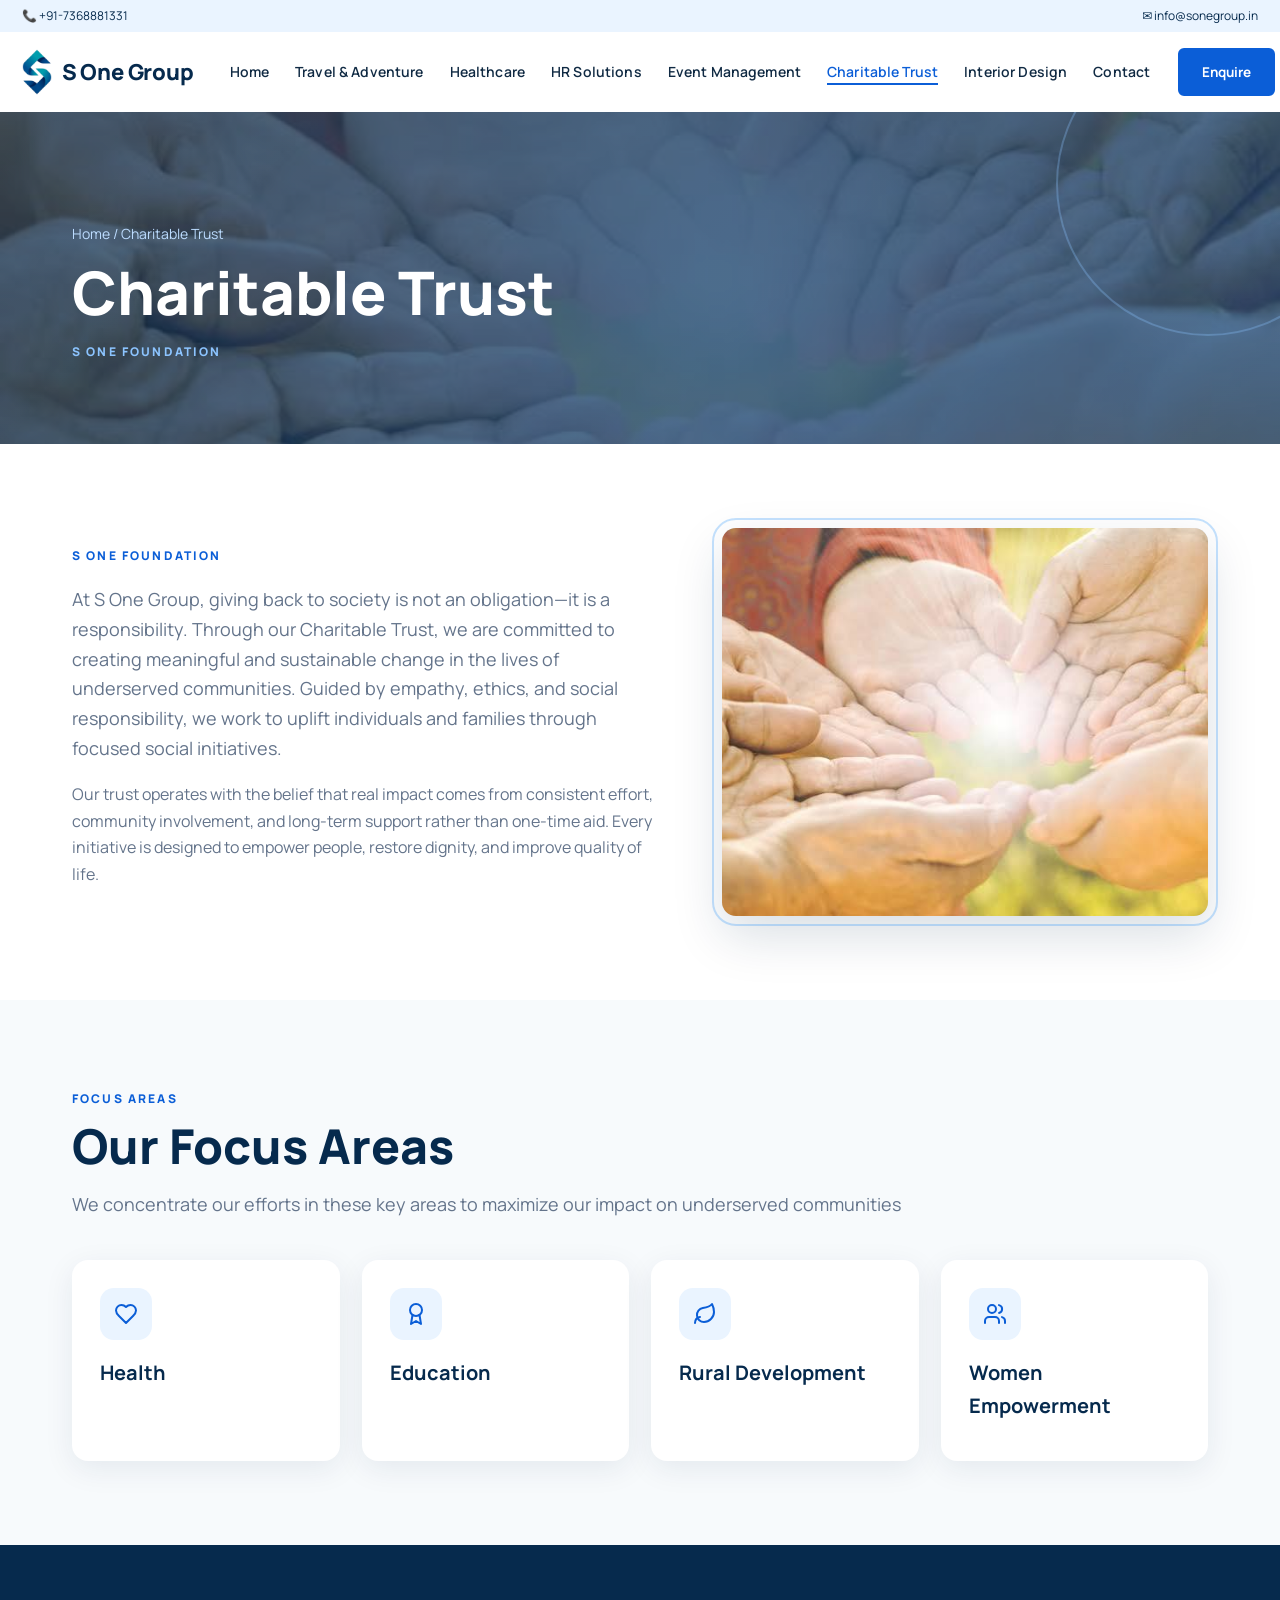
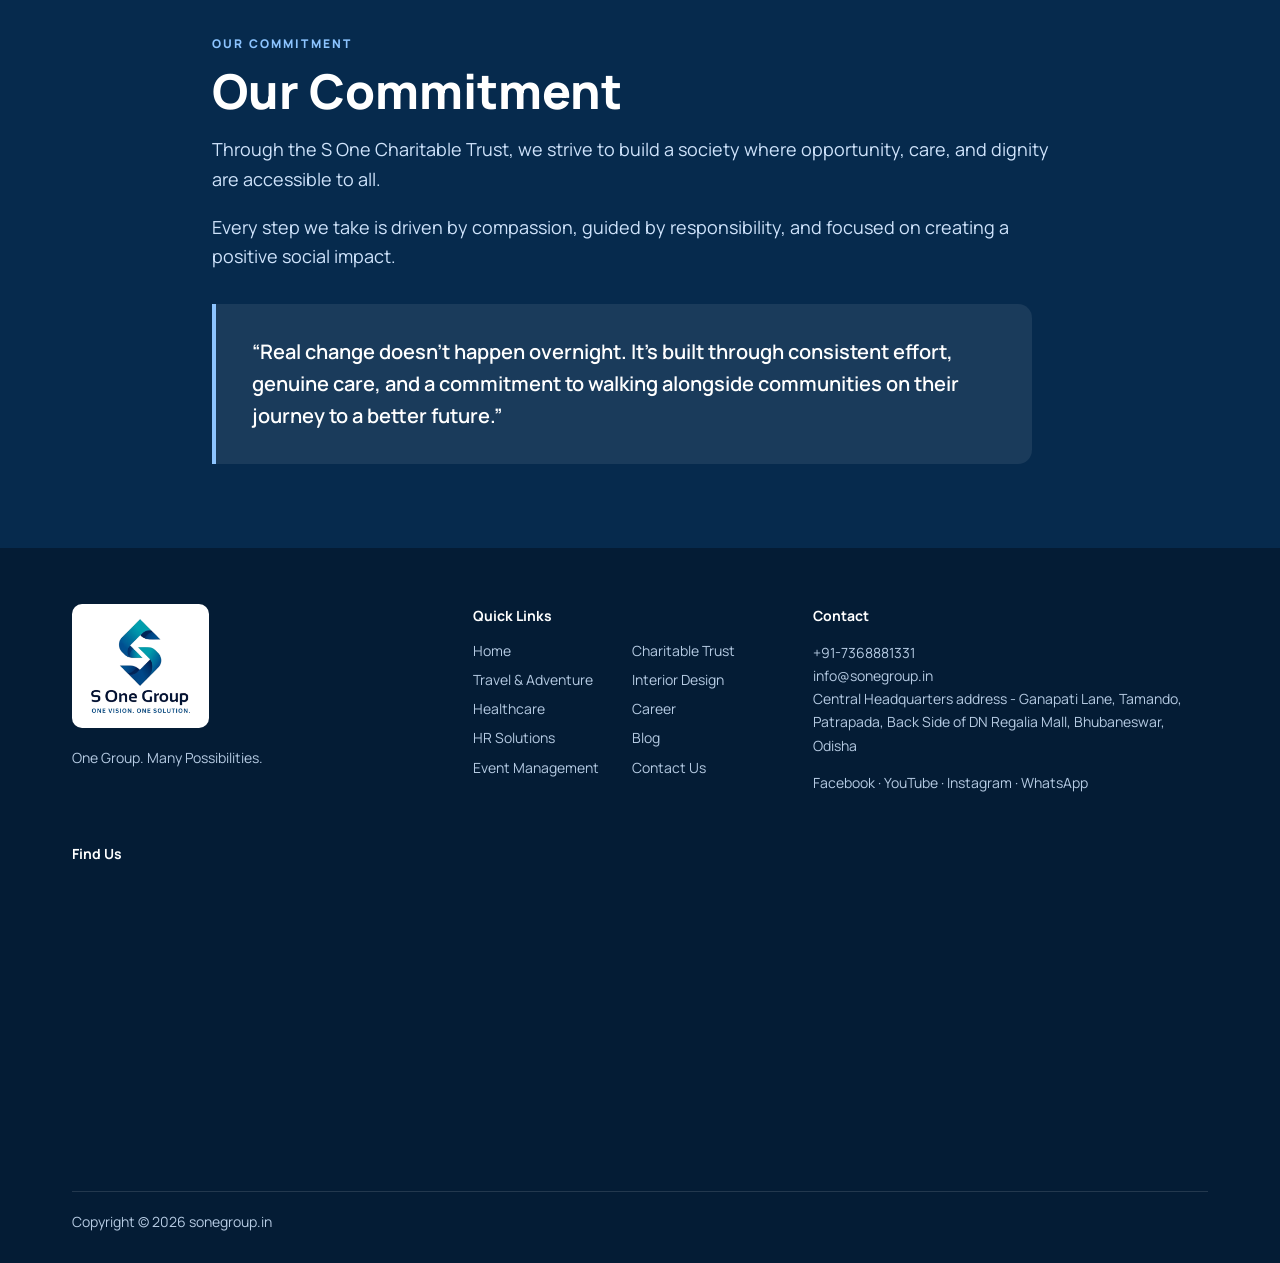
==== charitable-trust.html @ 2f1f7991 "Initial commit" ====
<!DOCTYPE html>
<html lang="en"><head><meta charset="utf-8"><meta name="viewport" content="width=device-width, initial-scale=1, viewport-fit=cover">
<title>Charitable Trust — S One Group</title>
<link href="https://fonts.googleapis.com/css2?family=Manrope:wght@400;600;800&display=swap" rel="stylesheet">
<link rel="stylesheet" href="style.css"><link rel="stylesheet" href="pages.css"></head><body>
<main>
<section class="pb" style="--bg:url('charity.jpg')"><div class="wrap"><p class="crumb"><a href="index.html">Home</a> / Charitable Trust</p><h1>Charitable Trust</h1><span class="lab" style="color:#8cc4ff">S ONE FOUNDATION</span></div></section>
<section class="sec"><div class="wrap two"><div class="rv"><span class="lab">S ONE FOUNDATION</span><p class="lead">At S One Group, giving back to society is not an obligation—it is a responsibility. Through our Charitable Trust, we are committed to creating meaningful and sustainable change in the lives of underserved communities. Guided by empathy, ethics, and social responsibility, we work to uplift individuals and families through focused social initiatives.</p><p style="color:var(--muted)">Our trust operates with the belief that real impact comes from consistent effort, community involvement, and long-term support rather than one-time aid. Every initiative is designed to empower people, restore dignity, and improve quality of life.</p></div><div class="imgbox rv" style="aspect-ratio:5/4"><img src="charity.jpg" alt="S One Foundation" loading="lazy" onerror="this.remove()"></div></div></section><section class="sec alt"><div class="wrap"><span class="lab">FOCUS AREAS</span><h2 class="rv">Our Focus Areas</h2><p class="lead rv">We concentrate our efforts in these key areas to maximize our impact on underserved communities</p><div class="g4"><div class="box rv"><i data-i="heart"></i><h3>Health</h3></div><div class="box rv"><i data-i="award"></i><h3>Education</h3></div><div class="box rv"><i data-i="leaf"></i><h3>Rural Development</h3></div><div class="box rv"><i data-i="users"></i><h3>Women Empowerment</h3></div></div></div></section><section class="sec dk"><div class="wrap" style="max-width:900px"><span class="lab">OUR COMMITMENT</span><h2 class="rv">Our Commitment</h2><p class="rv" style="font-size:18px;color:#cfe3fb">Through the S One Charitable Trust, we strive to build a society where opportunity, care, and dignity are accessible to all.</p><p class="rv" style="font-size:18px;color:#cfe3fb">Every step we take is driven by compassion, guided by responsibility, and focused on creating a positive social impact.</p><blockquote class="quote rv" style="margin-left:0">“Real change doesn’t happen overnight. It’s built through consistent effort, genuine care, and a commitment to walking alongside communities on their journey to a better future.”</blockquote></div></section><section class="sec"><div class="wrap"><span class="lab">GALLERY</span><h2 class="rv">Our Gallery</h2><div class="gal" data-gallery><figure class="rv"><div class="imgbox"><img src="charity-gallery-1.jpg" alt="Charitable Trust gallery 1" loading="lazy" onerror="this.closest('figure').remove()"></div></figure><figure class="rv"><div class="imgbox"><img src="charity-gallery-2.jpg" alt="Charitable Trust gallery 2" loading="lazy" onerror="this.closest('figure').remove()"></div></figure><figure class="rv"><div class="imgbox"><img src="charity-gallery-3.jpg" alt="Charitable Trust gallery 3" loading="lazy" onerror="this.closest('figure').remove()"></div></figure><figure class="rv"><div class="imgbox"><img src="charity-gallery-4.jpg" alt="Charitable Trust gallery 4" loading="lazy" onerror="this.closest('figure').remove()"></div></figure><figure class="rv"><div class="imgbox"><img src="charity-gallery-5.jpg" alt="Charitable Trust gallery 5" loading="lazy" onerror="this.closest('figure').remove()"></div></figure><figure class="rv"><div class="imgbox"><img src="charity-gallery-6.jpg" alt="Charitable Trust gallery 6" loading="lazy" onerror="this.closest('figure').remove()"></div></figure></div></div></section>
</main>
<script src="pages.js"></script></body></html>
---- style.css ----
:root{--navy:#062A4D;--royal:#0B5ED7;--bright:#1687F8;--sky:#EAF4FF;--off:#F7FAFC;--text:#102A43;--muted:#64748B;--bg:#fff;box-sizing:border-box;padding-top:env(safe-area-inset-top,0px);padding-bottom:env(safe-area-inset-bottom,0px)}
html{scroll-behavior:smooth;scroll-padding-top:110px}
*{box-sizing:border-box}body{margin:0;background:#fff;color:var(--text);font-family:Manrope,Inter,system-ui,sans-serif;line-height:1.65;overflow-x:hidden}
a{color:inherit;text-decoration:none}
.wrap{max-width:1180px;margin:0 auto;padding:0 22px}
#load{position:fixed;inset:0;background:#fff;z-index:99;display:grid;place-items:center;transition:opacity .6s}
#load .ring{width:120px;height:120px;border:2px solid var(--sky);border-top-color:var(--royal);border-radius:50%;animation:sp 1.2s linear infinite;display:grid;place-items:center}
#load b{position:absolute;font-weight:800;color:var(--navy);letter-spacing:.04em}
@keyframes sp{to{transform:rotate(360deg)}}
#prog{position:fixed;top:0;left:0;height:3px;background:var(--bright);width:0;z-index:60}
.util{background:var(--sky);font-size:12px;color:var(--navy)}.util .wrap{display:flex;justify-content:space-between;padding-top:6px;padding-bottom:6px}
header{position:sticky;top:0;z-index:50;background:#fff;transition:.3s}
header.s{box-shadow:0 4px 20px rgba(6,42,77,.1);background:rgba(255,255,255,.85);backdrop-filter:blur(10px)}
nav{display:flex;align-items:center;justify-content:space-between;padding:16px 22px;max-width:1180px;margin:0 auto;transition:.3s}header.s nav{padding:9px 22px}
.logo{display:flex;align-items:center;gap:10px;font-weight:800;font-size:22px;color:var(--navy)}.logo .lm{height:46px;width:auto;transition:height .3s}header.s .logo .lm{height:36px}.logo .lt{color:var(--navy);letter-spacing:-.01em}.plate{display:inline-block;background:#fff;border-radius:10px;padding:14px 18px}.plate img{height:96px;width:auto;display:block}.ll{position:absolute;height:64px;width:auto}
nav ul{display:flex;gap:22px;list-style:none;margin:0;padding:0;font-size:14px;font-weight:600}
nav ul a{position:relative;padding:4px 0}nav ul a:after{content:"";position:absolute;left:0;bottom:0;height:2px;width:0;background:var(--royal);transition:.3s}nav ul a:hover:after{width:100%}
.btn{display:inline-block;padding:13px 24px;border-radius:6px;font-weight:700;font-size:14px;border:2px solid var(--royal);transition:.25s;cursor:pointer;font-family:inherit}
.btn.p{background:var(--royal);color:#fff}.btn.s{background:#fff;color:var(--royal)}
.btn:hover{transform:translateY(-3px);box-shadow:0 10px 24px rgba(11,94,215,.3)}
:focus-visible{outline:3px solid var(--bright);outline-offset:3px}
#burger{display:none;background:none;border:0;font-size:26px;color:var(--navy)}
.hero{position:relative;min-height:88vh;display:grid;align-items:center;background:linear-gradient(180deg,#fff,var(--sky));overflow:hidden}
#c{position:absolute;right:0;top:0;width:58%;height:100%}
.hero .wrap{position:relative;z-index:2;width:100%}
.hero h1{font-size:clamp(40px,6.2vw,76px);line-height:1.04;margin:10px 0 18px;color:var(--navy);font-weight:800;max-width:640px}
.hero h1 em{font-style:normal;color:var(--royal)}
.hero p{max-width:480px;color:var(--muted);font-size:18px}
.lab{font-size:12px;letter-spacing:.18em;font-weight:800;color:var(--royal)}
.imgbox{position:relative;border-radius:14px;overflow:hidden;background:linear-gradient(135deg,var(--sky),#cfe4ff);aspect-ratio:4/3;box-shadow:0 20px 50px rgba(6,42,77,.15);outline:2px solid rgba(22,135,248,.25);outline-offset:8px}
.imgbox img{width:100%;height:100%;object-fit:cover;transition:transform .8s}.imgbox:hover img{transform:scale(1.06)}
.imgbox small{position:absolute;left:12px;bottom:10px;font-size:11px;color:var(--royal);font-weight:700}
.heroimg{max-width:300px;margin-top:34px}
section{padding:96px 0}
h2{font-size:clamp(30px,4vw,48px);line-height:1.12;color:var(--navy);margin:8px 0 14px;font-weight:800}
.rv{opacity:0;transform:translateY(34px);transition:.9s cubic-bezier(.2,.7,.2,1)}.rv.in{opacity:1;transform:none}
.grid{display:grid;grid-template-columns:repeat(3,1fr);gap:26px;margin-top:44px}
.card{background:#fff;border-radius:14px;overflow:hidden;box-shadow:0 8px 30px rgba(6,42,77,.08);transition:.35s;border-bottom:3px solid transparent}
.card:hover{transform:translateY(-10px) perspective(800px) rotateX(2deg);box-shadow:0 24px 50px rgba(11,94,215,.2);border-color:var(--bright)}
.card .imgbox{border-radius:0;box-shadow:none;outline:0;aspect-ratio:16/10}
.card div.t{padding:20px 22px 24px}.card h3{margin:0 0 6px;color:var(--navy);font-size:20px}.card p{margin:0;color:var(--muted);font-size:15px}
.mv{display:grid;grid-template-columns:1fr 1fr}.mv>div{padding:80px 8vw}
.mv .m{background:var(--sky)}.mv .v{background:var(--navy);color:#fff}.mv .v h2{color:#fff}
.slot{border:1.5px dashed var(--bright);border-radius:8px;padding:12px 14px;font-size:14px;color:var(--royal);background:rgba(255,255,255,.7)}
.faq{max-width:820px;margin:36px auto 0}
.fq{border-bottom:1px solid #dbe6f3;border-left:3px solid transparent;transition:.3s}
.fq:hover{background:var(--off)}.fq.o{background:var(--sky);border-left-color:var(--royal)}
.fq button{width:100%;text-align:left;background:none;border:0;padding:20px 18px;font:700 17px Manrope,sans-serif;color:var(--navy);display:flex;justify-content:space-between;gap:14px;cursor:pointer}
.fq .a{max-height:0;overflow:hidden;transition:max-height .45s;padding:0 18px;color:var(--text)}.fq.o .a{padding-bottom:20px}
.contact{background:var(--navy);color:#fff}.contact h2{color:#fff}
.cg{display:grid;grid-template-columns:1fr 1fr;gap:48px}
form{display:grid;gap:12px}
input,textarea{width:100%;padding:13px 14px;border-radius:6px;border:1px solid rgba(255,255,255,.25);background:rgba(255,255,255,.07);color:#fff;font:inherit}
input::placeholder,textarea::placeholder{color:#a9c4e4}
.err{color:#ffb4b4;font-size:12px;min-height:14px}
.map{margin-top:22px;border-radius:14px;overflow:hidden;height:200px;background:rgba(255,255,255,.08);display:grid;place-items:center;color:#a9c4e4;font-size:13px;text-align:center;padding:10px}
footer{background:#041c35;color:#b6cbe3;padding:56px 0 30px;font-size:14px}
footer .fg{display:grid;grid-template-columns:1.2fr 1fr 1.3fr;gap:36px}footer h4{color:#fff;margin:0 0 12px}
footer ul{list-style:none;padding:0;margin:0;columns:2}footer li{margin-bottom:6px}
footer .cp{border-top:1px solid rgba(255,255,255,.12);margin-top:34px;padding-top:18px}
@media(hover:hover) and (min-width:1025px){}
@media(max-width:900px){#c{width:100%;opacity:.35}.grid,.mv,.cg,footer .fg{grid-template-columns:1fr}.mv>div{padding:56px 22px}section{padding:64px 0}}
@media(prefers-reduced-motion:reduce){*{animation:none!important;transition:none!important}.rv{opacity:1;transform:none}}
.fmap{margin-top:34px}.fmap iframe,.map iframe{width:100%;height:100%;border:0;display:block}.fmap iframe{height:280px;border-radius:14px;filter:saturate(.9)}.fmap a{display:inline-block;margin-top:10px;color:#8cc4ff;font-weight:700}.map{padding:0!important}

/* Clean navbar */
nav{max-width:1360px;gap:28px}
.logo{flex-shrink:0;margin-right:8px}
nav ul{gap:26px;font-size:14px;white-space:nowrap;flex:1;justify-content:center}
nav ul a{color:var(--text);font-weight:600;letter-spacing:.01em}
nav ul a:hover{color:var(--royal)}
nav>.btn{padding:11px 22px;flex-shrink:0;font-size:13.5px}
.util .wrap{max-width:1360px}
@media(max-width:1240px){nav ul{gap:18px;font-size:13.5px}}
@media(max-width:1120px){
 nav{gap:12px}
 nav ul{display:none;position:absolute;top:100%;left:0;right:0;background:#fff;flex-direction:column;gap:4px;padding:14px 22px 20px;box-shadow:0 14px 26px rgba(6,42,77,.12);border-top:1px solid var(--sky)}
 nav ul.open{display:flex}nav ul li a{display:block;padding:11px 0;border-bottom:1px solid var(--off)}
 #burger{display:block;margin-left:auto;font-size:28px;line-height:1;padding:4px 8px;cursor:pointer}
 nav>.btn{display:none}
}

/* Mission & Vision — clean, responsive */
.mvs{padding:96px 0;background:linear-gradient(180deg,var(--off),#fff)}
.mvg{display:grid;grid-template-columns:1fr 96px 1fr;align-items:stretch}
.mc{position:relative;overflow:hidden;border-radius:20px;padding:48px 44px;display:flex;flex-direction:column;align-items:flex-start}
.mc>*{position:relative;z-index:1}
.mc h2{margin:6px 0 10px}
.mc p{margin:0;font-size:17px;line-height:1.8}
.mc.m{background:#fff;border:1px solid #dbe6f3;border-top:4px solid var(--royal);box-shadow:0 18px 44px rgba(6,42,77,.08)}
.mc.m p{color:var(--text)}
.mc.v{background:linear-gradient(145deg,var(--navy),#0a3d73);color:#fff;box-shadow:0 18px 44px rgba(6,42,77,.28)}
.mc.v h2{color:#fff}.mc.v .lab{color:#8cc4ff}.mc.v p{color:#e6f1ff}
.chip{display:inline-grid;place-items:center;width:44px;height:44px;border-radius:12px;font-weight:800;font-size:15px;margin-bottom:18px;background:var(--sky);color:var(--royal)}
.mc.v .chip{background:rgba(255,255,255,.12);color:#fff}
.bar{display:block;width:56px;height:4px;border-radius:2px;background:linear-gradient(90deg,var(--bright),var(--royal));margin:2px 0 20px}
.mc.v .bar{background:linear-gradient(90deg,#8cc4ff,#fff)}
.gl{position:absolute!important;z-index:0!important;top:-40px;right:-40px;width:130px;height:130px;border-radius:26px;transform:rotate(45deg);background:linear-gradient(135deg,rgba(22,135,248,.16),rgba(22,135,248,.02));border:1px solid rgba(22,135,248,.22)}
.mc.v .gl{background:linear-gradient(135deg,rgba(140,196,255,.2),rgba(140,196,255,.02));border-color:rgba(140,196,255,.3)}
.cn{position:relative;display:flex;align-items:center;justify-content:center}
.cn:before{content:"";position:absolute;left:0;right:0;top:50%;border-top:2px dashed var(--bright)}
.node{position:relative;width:56px;height:56px;border-radius:50%;background:#fff;color:var(--royal);font-size:24px;font-weight:800;display:grid;place-items:center;border:3px solid var(--royal);box-shadow:0 8px 22px rgba(11,94,215,.3)}
@media(max-width:900px){
 .mvs{padding:64px 0}
 .mvg{grid-template-columns:1fr}
 .mc{padding:34px 26px}
 .cn{height:84px}
 .cn:before{left:50%;right:auto;top:0;bottom:0;border-top:0;border-left:2px dashed var(--bright)}
 .node{transform:rotate(90deg)}
}
.imgbox small{display:none!important}
---- pages.css ----
/* Inner pages */
nav ul a.act{color:var(--royal)}nav ul a.act:after{width:100%}
.pb{position:relative;padding:96px 0 80px;color:#fff;background:linear-gradient(135deg,var(--navy),#0a3d73);overflow:hidden}
.pb:before{content:"";position:absolute;inset:0;background:var(--bg) center/cover;opacity:.28}
.pb:after{content:"";position:absolute;right:-80px;top:-80px;width:300px;height:300px;border-radius:50%;border:2px solid rgba(140,196,255,.3)}
.pb .wrap{position:relative;z-index:1}
.pb h1{font-size:clamp(34px,5vw,60px);line-height:1.1;margin:8px 0 12px;font-weight:800}
.crumb{font-size:14px;color:#bcdcff}.crumb a:hover{text-decoration:underline}
.sec{padding:84px 0}.sec.alt{background:var(--off)}.sec.dk{background:var(--navy);color:#fff}.sec.dk h2{color:#fff}.sec.dk .lab{color:#8cc4ff}
.two{display:grid;grid-template-columns:1.1fr .9fr;gap:56px;align-items:center}
.lead{font-size:18px;color:var(--muted)}
.ic{display:inline-grid;place-items:center;width:52px;height:52px;border-radius:14px;background:var(--sky);color:var(--royal);flex-shrink:0}
.hl{list-style:none;padding:0;margin:26px 0 0;display:grid;grid-template-columns:1fr 1fr;gap:14px}
.hl li{display:flex;align-items:center;gap:12px;font-weight:700;color:var(--navy)}
.g4{display:grid;grid-template-columns:repeat(4,1fr);gap:22px;margin-top:40px}
.g2{display:grid;grid-template-columns:repeat(2,1fr);gap:26px;margin-top:40px}
.g3{display:grid;grid-template-columns:repeat(3,1fr);gap:22px;margin-top:40px}
.box{background:#fff;border-radius:16px;padding:28px;box-shadow:0 8px 30px rgba(6,42,77,.08);border-bottom:3px solid transparent;transition:.35s}
.box:hover{transform:translateY(-8px);box-shadow:0 22px 44px rgba(11,94,215,.18);border-color:var(--bright)}
.box h3{margin:16px 0 8px;color:var(--navy);font-size:20px}.box p{margin:0;color:var(--muted);font-size:15px}
.sec.dk .box{background:rgba(255,255,255,.07);box-shadow:none;border:1px solid rgba(255,255,255,.14)}
.sec.dk .box h3{color:#fff}.sec.dk .box p{color:#cfe3fb}.sec.dk .ic{background:rgba(255,255,255,.12);color:#8cc4ff}
.box ul{list-style:none;padding:0;margin:14px 0 0;display:grid;gap:10px}
.box li{display:flex;gap:10px;color:var(--text);font-size:15px}
.box li:before{content:"✓";color:var(--royal);font-weight:800}
.box.off{display:grid;grid-template-columns:auto 1fr;gap:20px}.box.off h3{margin-top:0}
.exp{display:flex;align-items:center;gap:16px;font-weight:700;color:var(--navy);padding:22px 24px}
.exp b{display:grid;place-items:center;width:44px;height:44px;border-radius:12px;background:var(--royal);color:#fff;flex-shrink:0}
.gal{display:grid;grid-template-columns:repeat(3,1fr);gap:18px;margin-top:40px}
.gal figure{margin:0}.gal .imgbox{aspect-ratio:4/3;outline:0}
.cta{display:flex;gap:14px;flex-wrap:wrap;margin-top:28px}
.sec.dk .btn.s{background:transparent;color:#fff;border-color:#fff}
@media(max-width:1000px){.g4{grid-template-columns:repeat(2,1fr)}.g3,.gal{grid-template-columns:repeat(2,1fr)}}
@media(max-width:760px){.two,.g2{grid-template-columns:1fr}.g4,.g3,.gal,.hl{grid-template-columns:1fr}.sec{padding:60px 0}.pb{padding:64px 0 54px}.box.off{grid-template-columns:1fr}}
.quote{margin:32px auto 0;max-width:820px;padding:32px 36px;border-left:4px solid var(--royal);background:var(--sky);border-radius:0 14px 14px 0;font-size:20px;font-weight:600;color:var(--navy);line-height:1.6}
.sec.dk .quote{background:rgba(255,255,255,.08);border-color:#8cc4ff;color:#fff}
.band{text-align:center}.band p{max-width:640px;margin:0 auto;color:#cfe3fb;font-size:18px}.band .cta{justify-content:center}
.stp b{display:inline-block;font-size:13px;letter-spacing:.14em;color:var(--royal);margin-bottom:8px}
.gal figcaption{padding:10px 2px 0;font-weight:700;color:var(--navy)}
@media(max-width:1100px){.g3[style*="repeat(5"]{grid-template-columns:repeat(2,1fr)!important}}@media(max-width:760px){.g3[style*="repeat(5"],.gal[style*="repeat(2"]{grid-template-columns:1fr!important}}
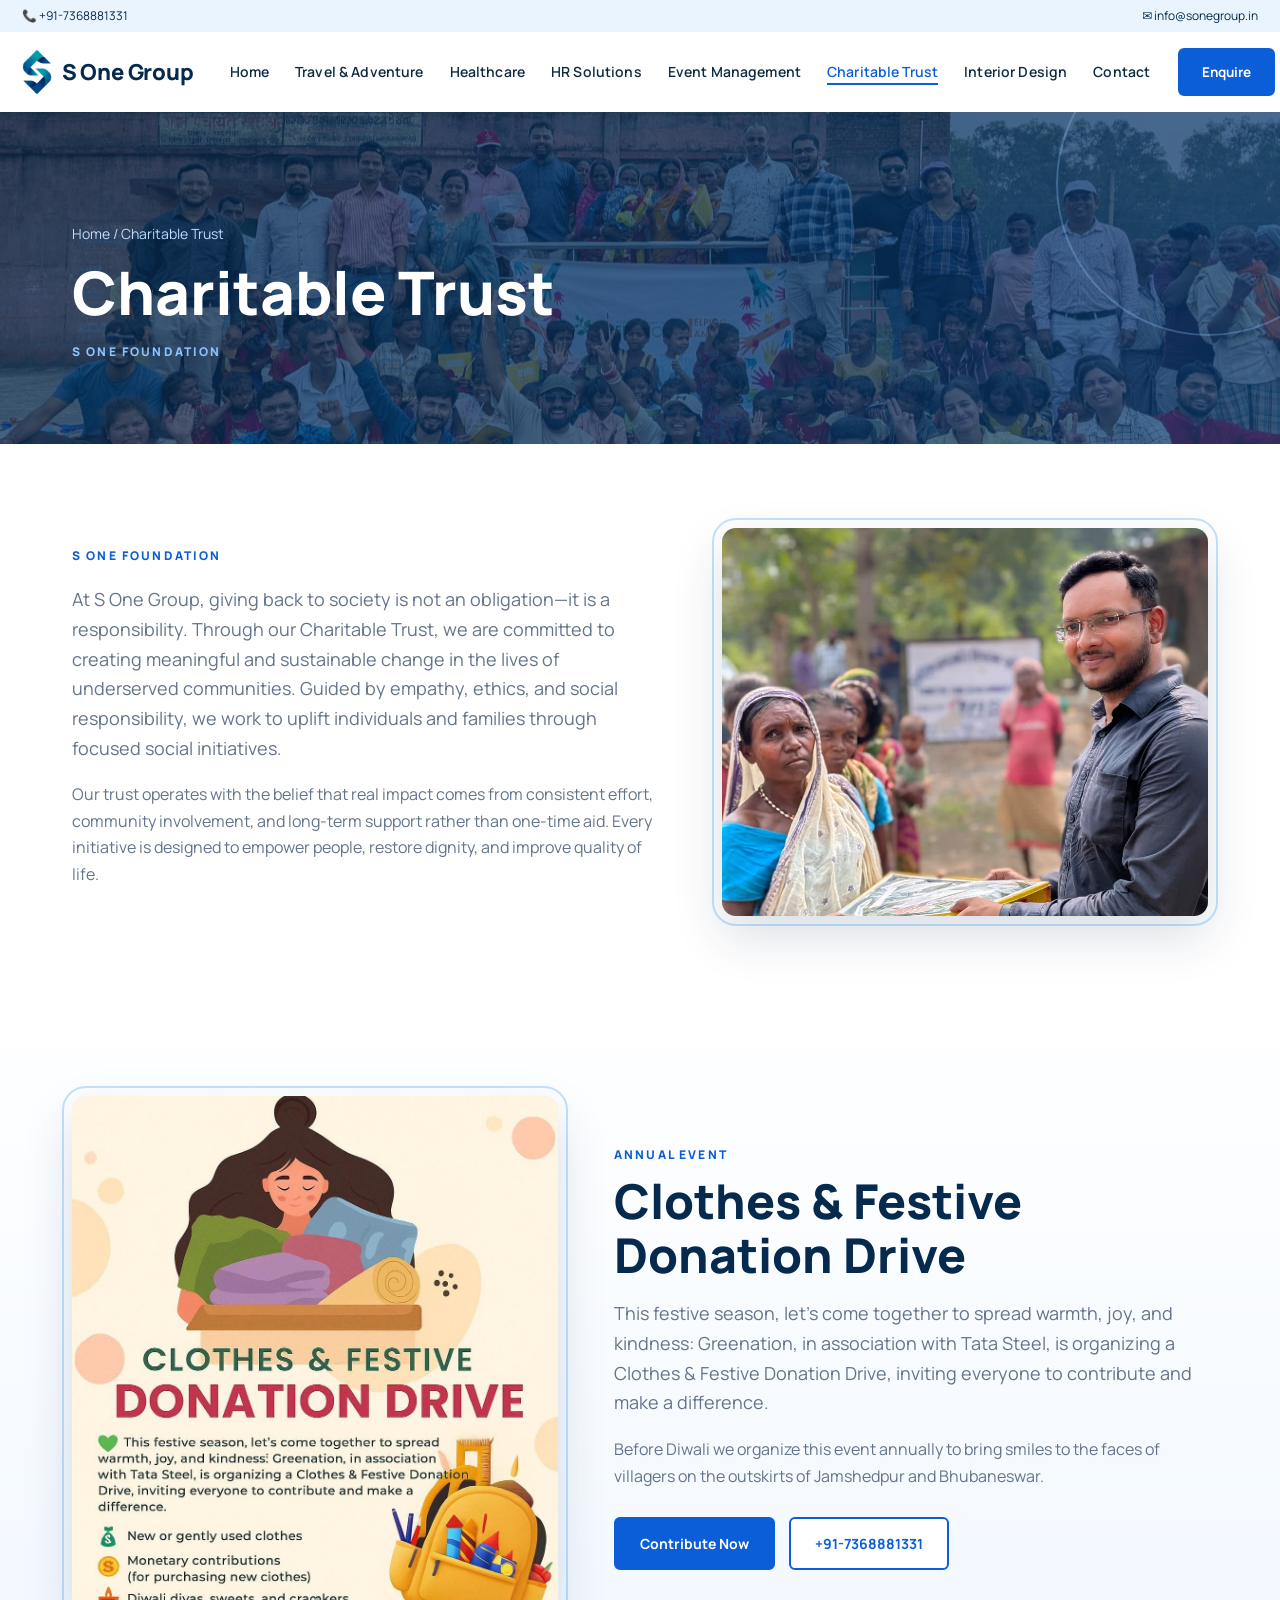
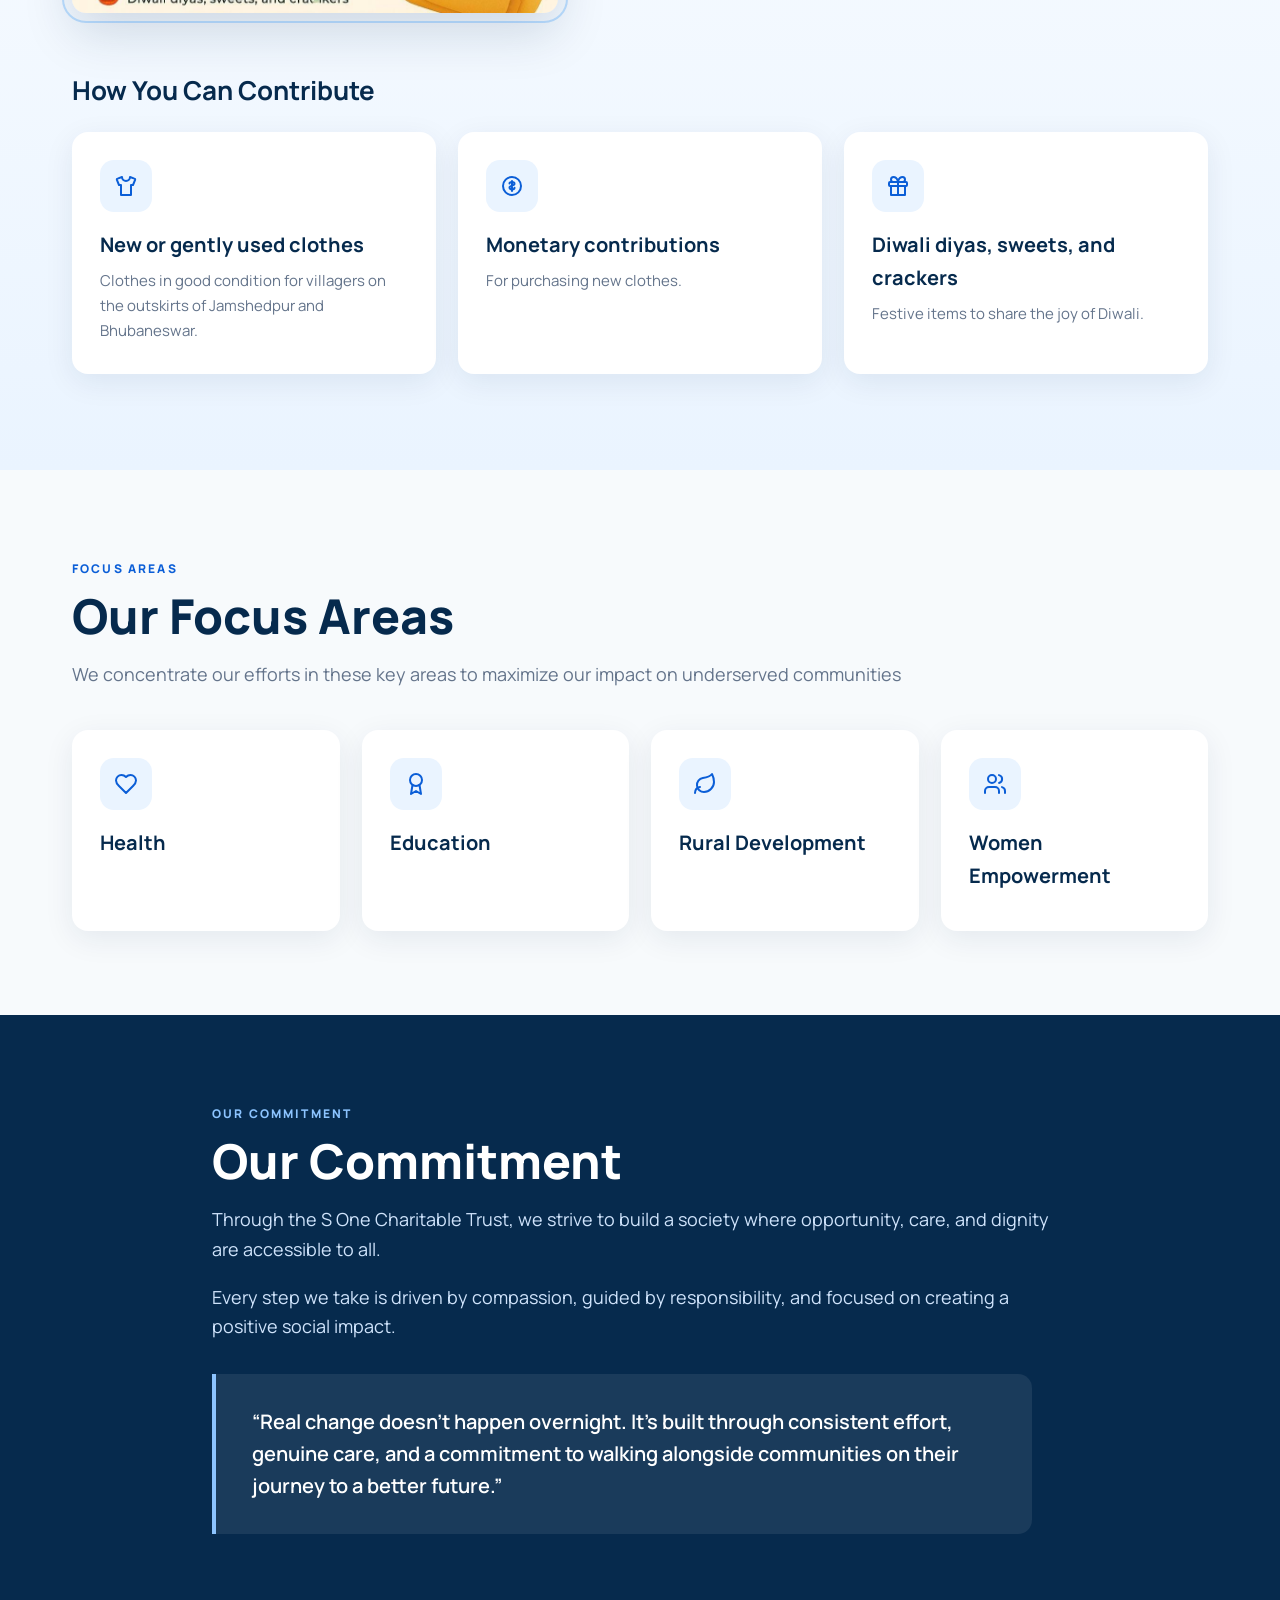
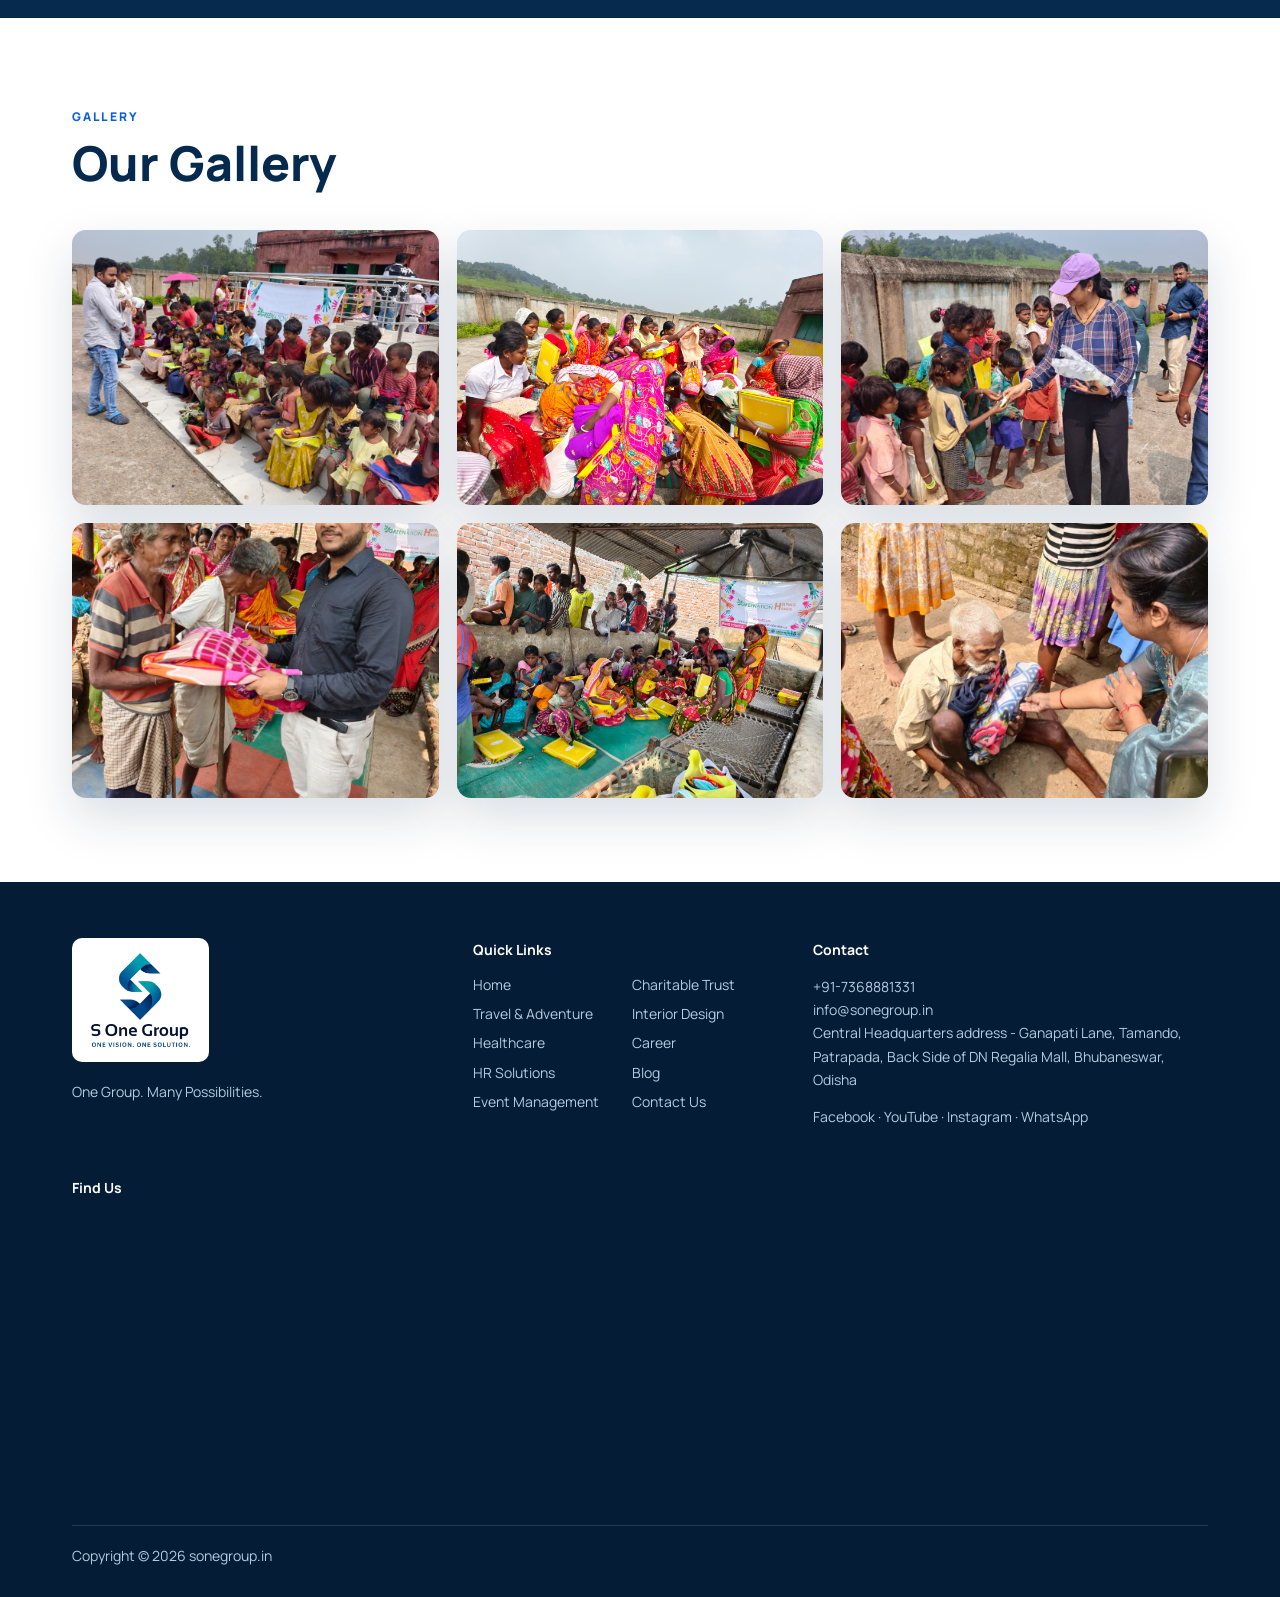
==== commit 5d26cd49: "uploaded photos" ====
--- a/charitable-trust.html
+++ b/charitable-trust.html
@@ -4,7 +4,11 @@
 <link href="https://fonts.googleapis.com/css2?family=Manrope:wght@400;600;800&display=swap" rel="stylesheet">
 <link rel="stylesheet" href="style.css"><link rel="stylesheet" href="pages.css"></head><body>
 <main>
-<section class="pb" style="--bg:url('charity.jpg')"><div class="wrap"><p class="crumb"><a href="index.html">Home</a> / Charitable Trust</p><h1>Charitable Trust</h1><span class="lab" style="color:#8cc4ff">S ONE FOUNDATION</span></div></section>
-<section class="sec"><div class="wrap two"><div class="rv"><span class="lab">S ONE FOUNDATION</span><p class="lead">At S One Group, giving back to society is not an obligation—it is a responsibility. Through our Charitable Trust, we are committed to creating meaningful and sustainable change in the lives of underserved communities. Guided by empathy, ethics, and social responsibility, we work to uplift individuals and families through focused social initiatives.</p><p style="color:var(--muted)">Our trust operates with the belief that real impact comes from consistent effort, community involvement, and long-term support rather than one-time aid. Every initiative is designed to empower people, restore dignity, and improve quality of life.</p></div><div class="imgbox rv" style="aspect-ratio:5/4"><img src="charity.jpg" alt="S One Foundation" loading="lazy" onerror="this.remove()"></div></div></section><section class="sec alt"><div class="wrap"><span class="lab">FOCUS AREAS</span><h2 class="rv">Our Focus Areas</h2><p class="lead rv">We concentrate our efforts in these key areas to maximize our impact on underserved communities</p><div class="g4"><div class="box rv"><i data-i="heart"></i><h3>Health</h3></div><div class="box rv"><i data-i="award"></i><h3>Education</h3></div><div class="box rv"><i data-i="leaf"></i><h3>Rural Development</h3></div><div class="box rv"><i data-i="users"></i><h3>Women Empowerment</h3></div></div></div></section><section class="sec dk"><div class="wrap" style="max-width:900px"><span class="lab">OUR COMMITMENT</span><h2 class="rv">Our Commitment</h2><p class="rv" style="font-size:18px;color:#cfe3fb">Through the S One Charitable Trust, we strive to build a society where opportunity, care, and dignity are accessible to all.</p><p class="rv" style="font-size:18px;color:#cfe3fb">Every step we take is driven by compassion, guided by responsibility, and focused on creating a positive social impact.</p><blockquote class="quote rv" style="margin-left:0">“Real change doesn’t happen overnight. It’s built through consistent effort, genuine care, and a commitment to walking alongside communities on their journey to a better future.”</blockquote></div></section><section class="sec"><div class="wrap"><span class="lab">GALLERY</span><h2 class="rv">Our Gallery</h2><div class="gal" data-gallery><figure class="rv"><div class="imgbox"><img src="charity-gallery-1.jpg" alt="Charitable Trust gallery 1" loading="lazy" onerror="this.closest('figure').remove()"></div></figure><figure class="rv"><div class="imgbox"><img src="charity-gallery-2.jpg" alt="Charitable Trust gallery 2" loading="lazy" onerror="this.closest('figure').remove()"></div></figure><figure class="rv"><div class="imgbox"><img src="charity-gallery-3.jpg" alt="Charitable Trust gallery 3" loading="lazy" onerror="this.closest('figure').remove()"></div></figure><figure class="rv"><div class="imgbox"><img src="charity-gallery-4.jpg" alt="Charitable Trust gallery 4" loading="lazy" onerror="this.closest('figure').remove()"></div></figure><figure class="rv"><div class="imgbox"><img src="charity-gallery-5.jpg" alt="Charitable Trust gallery 5" loading="lazy" onerror="this.closest('figure').remove()"></div></figure><figure class="rv"><div class="imgbox"><img src="charity-gallery-6.jpg" alt="Charitable Trust gallery 6" loading="lazy" onerror="this.closest('figure').remove()"></div></figure></div></div></section>
+<section class="pb" style="--bg:url('Charity 2.jpeg')"><div class="wrap"><p class="crumb"><a href="index.html">Home</a> / Charitable Trust</p><h1>Charitable Trust</h1><span class="lab" style="color:#8cc4ff">S ONE FOUNDATION</span></div></section>
+<section class="sec"><div class="wrap two"><div class="rv"><span class="lab">S ONE FOUNDATION</span><p class="lead">At S One Group, giving back to society is not an obligation—it is a responsibility. Through our Charitable Trust, we are committed to creating meaningful and sustainable change in the lives of underserved communities. Guided by empathy, ethics, and social responsibility, we work to uplift individuals and families through focused social initiatives.</p><p style="color:var(--muted)">Our trust operates with the belief that real impact comes from consistent effort, community involvement, and long-term support rather than one-time aid. Every initiative is designed to empower people, restore dignity, and improve quality of life.</p></div><div class="imgbox rv" style="aspect-ratio:5/4"><img src="Charity 1.jpeg" alt="S One Foundation" loading="lazy" onerror="this.remove()"></div></div></section><section class="drive" id="donation-drive"><div class="wrap dg"><div class="imgbox poster rv"><img src="donation-drive.jpg" alt="Clothes &amp; Festive Donation Drive poster" loading="lazy" onerror="this.remove()"></div><div class="rv"><span class="lab">ANNUAL EVENT</span><h2>Clothes &amp; Festive Donation Drive</h2><p class="lead">This festive season, let’s come together to spread warmth, joy, and kindness: Greenation, in association with Tata Steel, is organizing a Clothes &amp; Festive Donation Drive, inviting everyone to contribute and make a difference.</p>
+<p style="color:var(--muted)">Before Diwali we organize this event annually to bring smiles to the faces of villagers on the outskirts of Jamshedpur and Bhubaneswar.</p>
+<div class="cta"><a class="btn p" href="https://wa.me/917368881331?text=Hi%20S%20One%20Group%2C%20I%20want%20to%20contribute%20to%20the%20Clothes%20%26%20Festive%20Donation%20Drive" target="_blank" rel="noopener">Contribute Now</a><a class="btn s" href="tel:+917368881331">+91-7368881331</a></div></div></div>
+<div class="wrap"><h3 class="rv" style="margin:56px 0 0;color:var(--navy);font-size:26px">How You Can Contribute</h3><div class="g3" style="margin-top:20px"><div class="box rv"><i data-i="shirt"></i><h3>New or gently used clothes</h3><p>Clothes in good condition for villagers on the outskirts of Jamshedpur and Bhubaneswar.</p></div><div class="box rv"><i data-i="coins"></i><h3>Monetary contributions</h3><p>For purchasing new clothes.</p></div><div class="box rv"><i data-i="gift"></i><h3>Diwali diyas, sweets, and crackers</h3><p>Festive items to share the joy of Diwali.</p></div></div></div></section>
+<section class="sec alt"><div class="wrap"><span class="lab">FOCUS AREAS</span><h2 class="rv">Our Focus Areas</h2><p class="lead rv">We concentrate our efforts in these key areas to maximize our impact on underserved communities</p><div class="g4"><div class="box rv"><i data-i="heart"></i><h3>Health</h3></div><div class="box rv"><i data-i="award"></i><h3>Education</h3></div><div class="box rv"><i data-i="leaf"></i><h3>Rural Development</h3></div><div class="box rv"><i data-i="users"></i><h3>Women Empowerment</h3></div></div></div></section><section class="sec dk"><div class="wrap" style="max-width:900px"><span class="lab">OUR COMMITMENT</span><h2 class="rv">Our Commitment</h2><p class="rv" style="font-size:18px;color:#cfe3fb">Through the S One Charitable Trust, we strive to build a society where opportunity, care, and dignity are accessible to all.</p><p class="rv" style="font-size:18px;color:#cfe3fb">Every step we take is driven by compassion, guided by responsibility, and focused on creating a positive social impact.</p><blockquote class="quote rv" style="margin-left:0">“Real change doesn’t happen overnight. It’s built through consistent effort, genuine care, and a commitment to walking alongside communities on their journey to a better future.”</blockquote></div></section><section class="sec"><div class="wrap"><span class="lab">GALLERY</span><h2 class="rv">Our Gallery</h2><div class="gal" data-gallery><figure class="rv"><div class="imgbox"><img src="charity 3.jpeg" alt="Charitable Trust gallery 1" loading="lazy" onerror="this.closest('figure').remove()"></div></figure><figure class="rv"><div class="imgbox"><img src="charity 4.jpeg" alt="Charitable Trust gallery 2" loading="lazy" onerror="this.closest('figure').remove()"></div></figure><figure class="rv"><div class="imgbox"><img src="charity 5.jpeg" alt="Charitable Trust gallery 3" loading="lazy" onerror="this.closest('figure').remove()"></div></figure><figure class="rv"><div class="imgbox"><img src="charity 6.jpeg" alt="Charitable Trust gallery 4" loading="lazy" onerror="this.closest('figure').remove()"></div></figure><figure class="rv"><div class="imgbox"><img src="charity 7.jpeg" alt="Charitable Trust gallery 5" loading="lazy" onerror="this.closest('figure').remove()"></div></figure><figure class="rv"><div class="imgbox"><img src="charity 8.jpeg" alt="Charitable Trust gallery 6" loading="lazy" onerror="this.closest('figure').remove()"></div></figure></div></div></section>
 </main>
 <script src="pages.js"></script></body></html>
--- a/style.css
+++ b/style.css
@@ -108,4 +108,24 @@
  .cn:before{left:50%;right:auto;top:0;bottom:0;border-top:0;border-left:2px dashed var(--bright)}
  .node{transform:rotate(90deg)}
 }
-.imgbox small{display:none!important}+.imgbox small{display:none!important}
+
+/* Services — keep image first, then text, on mobile/tablet */
+@media(max-width:900px){
+ #feat .cg{gap:22px!important;margin-top:44px!important}
+ #feat .imgbox{order:0!important;aspect-ratio:4/3!important}
+ #feat h3{font-size:26px!important}
+}
+
+@media(min-width:901px){#feat .rev .imgbox{order:2}}
+
+/* Donation drive */
+.drive{background:linear-gradient(180deg,#fff,var(--sky))}
+.drive .dg{display:grid;grid-template-columns:.9fr 1.1fr;gap:56px;align-items:center}
+.drive .poster{aspect-ratio:auto;outline-offset:8px}.drive .poster img{height:auto;display:block}
+.drive .lead{font-size:18px;color:var(--muted)}
+.drive ul{list-style:none;padding:0;margin:22px 0 0;display:grid;gap:12px}
+.drive li{display:flex;gap:12px;align-items:flex-start;font-weight:700;color:var(--navy)}
+.drive li:before{content:"✓";display:grid;place-items:center;width:26px;height:26px;border-radius:50%;background:var(--royal);color:#fff;font-size:14px;flex-shrink:0}
+.drive .cta{display:flex;gap:14px;flex-wrap:wrap;margin-top:28px}
+@media(max-width:900px){.drive .dg{grid-template-columns:1fr;gap:32px}}
